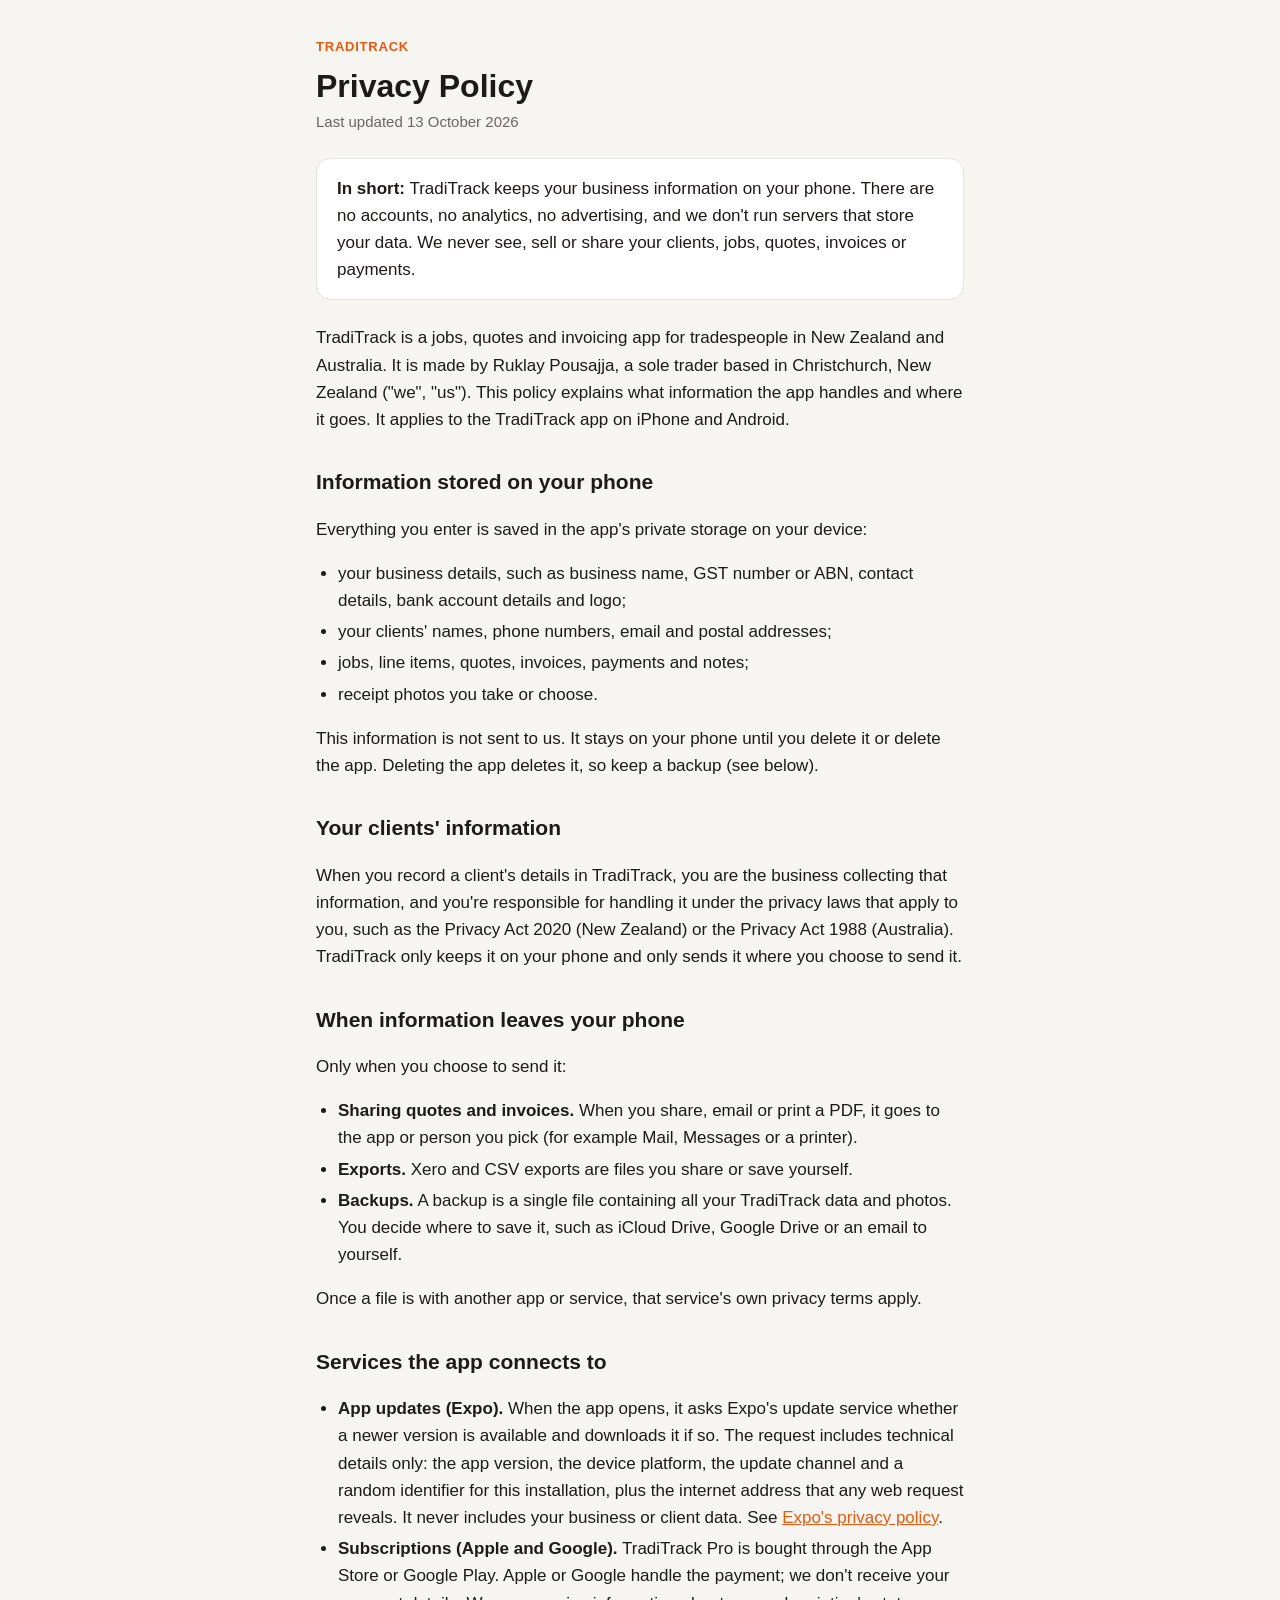
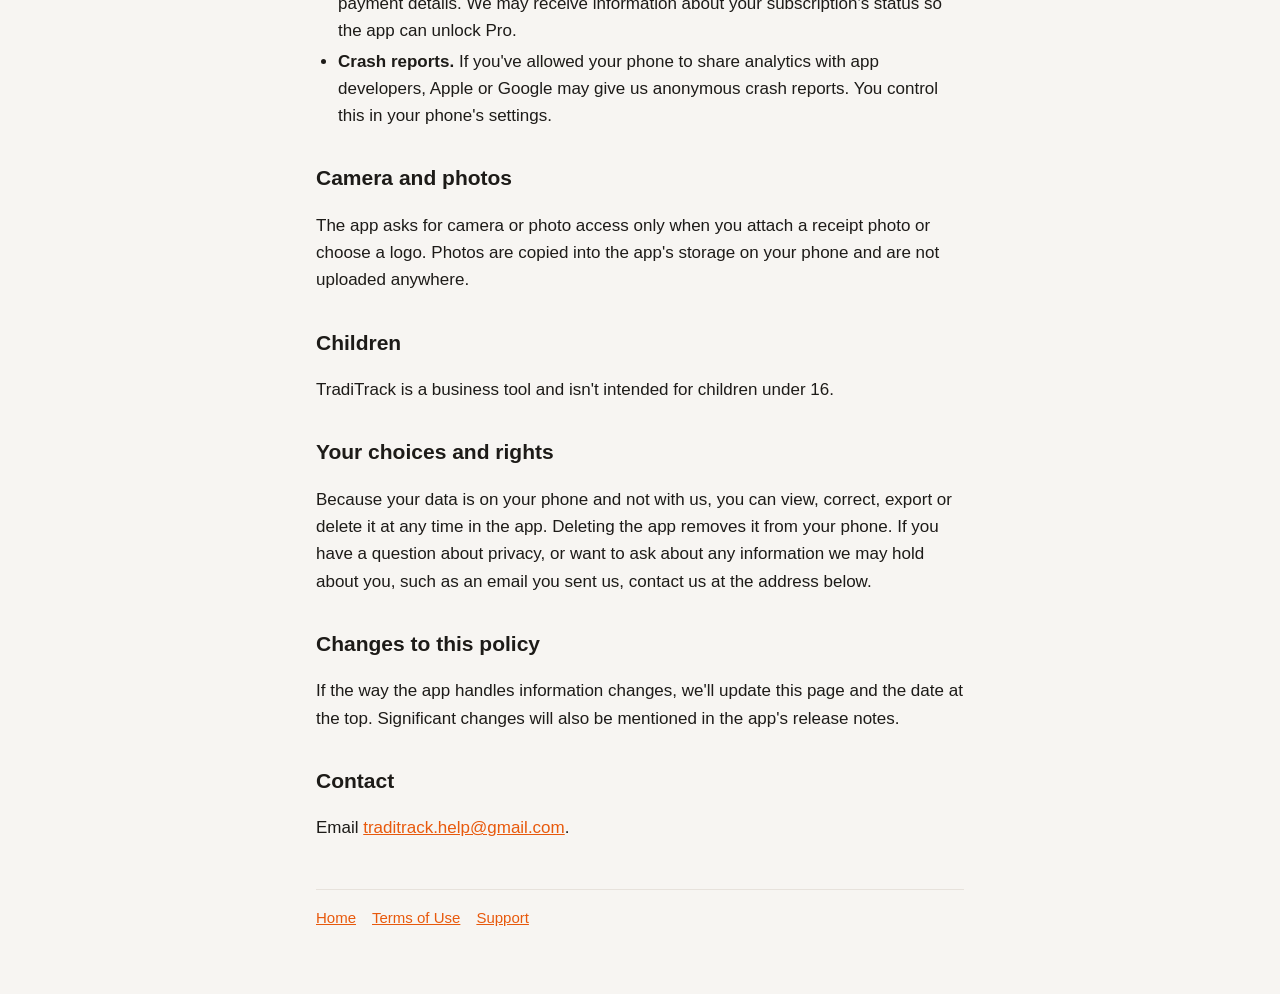
==== privacy.html @ 74e0df96 "Privacy Policy, Terms of Use and support page for TradiTrack Published from TradiTrack-v2/site in th" ====
<!doctype html>
<html lang="en-NZ">
<head>
  <meta charset="utf-8">
  <meta name="viewport" content="width=device-width, initial-scale=1">
  <title>Privacy Policy · TradiTrack</title>
  <meta name="description" content="How TradiTrack handles your information: your business data stays on your phone.">
  <link rel="stylesheet" href="style.css">
</head>
<body>
<main>
  <header>
    <a class="brand" href="./">TradiTrack</a>
    <h1>Privacy Policy</h1>
    <p class="updated">Last updated 13 October 2026</p>
  </header>

  <div class="summary">
    <p><strong>In short:</strong> TradiTrack keeps your business information on your phone. There are no accounts, no analytics, no advertising, and we don't run servers that store your data. We never see, sell or share your clients, jobs, quotes, invoices or payments.</p>
  </div>

  <p>TradiTrack is a jobs, quotes and invoicing app for tradespeople in New Zealand and Australia. It is made by Ruklay Pousajja, a sole trader based in Christchurch, New Zealand ("we", "us"). This policy explains what information the app handles and where it goes. It applies to the TradiTrack app on iPhone and Android.</p>

  <h2>Information stored on your phone</h2>
  <p>Everything you enter is saved in the app's private storage on your device:</p>
  <ul>
    <li>your business details, such as business name, GST number or ABN, contact details, bank account details and logo;</li>
    <li>your clients' names, phone numbers, email and postal addresses;</li>
    <li>jobs, line items, quotes, invoices, payments and notes;</li>
    <li>receipt photos you take or choose.</li>
  </ul>
  <p>This information is not sent to us. It stays on your phone until you delete it or delete the app. Deleting the app deletes it, so keep a backup (see below).</p>

  <h2>Your clients' information</h2>
  <p>When you record a client's details in TradiTrack, you are the business collecting that information, and you're responsible for handling it under the privacy laws that apply to you, such as the Privacy Act 2020 (New Zealand) or the Privacy Act 1988 (Australia). TradiTrack only keeps it on your phone and only sends it where you choose to send it.</p>

  <h2>When information leaves your phone</h2>
  <p>Only when you choose to send it:</p>
  <ul>
    <li><strong>Sharing quotes and invoices.</strong> When you share, email or print a PDF, it goes to the app or person you pick (for example Mail, Messages or a printer).</li>
    <li><strong>Exports.</strong> Xero and CSV exports are files you share or save yourself.</li>
    <li><strong>Backups.</strong> A backup is a single file containing all your TradiTrack data and photos. You decide where to save it, such as iCloud Drive, Google Drive or an email to yourself.</li>
  </ul>
  <p>Once a file is with another app or service, that service's own privacy terms apply.</p>

  <h2>Services the app connects to</h2>
  <ul>
    <li><strong>App updates (Expo).</strong> When the app opens, it asks Expo's update service whether a newer version is available and downloads it if so. The request includes technical details only: the app version, the device platform, the update channel and a random identifier for this installation, plus the internet address that any web request reveals. It never includes your business or client data. See <a href="https://expo.dev/privacy">Expo's privacy policy</a>.</li>
    <li><strong>Subscriptions (Apple and Google).</strong> TradiTrack Pro is bought through the App Store or Google Play. Apple or Google handle the payment; we don't receive your payment details. We may receive information about your subscription's status so the app can unlock Pro.</li>
    <li><strong>Crash reports.</strong> If you've allowed your phone to share analytics with app developers, Apple or Google may give us anonymous crash reports. You control this in your phone's settings.</li>
  </ul>

  <h2>Camera and photos</h2>
  <p>The app asks for camera or photo access only when you attach a receipt photo or choose a logo. Photos are copied into the app's storage on your phone and are not uploaded anywhere.</p>

  <h2>Children</h2>
  <p>TradiTrack is a business tool and isn't intended for children under 16.</p>

  <h2>Your choices and rights</h2>
  <p>Because your data is on your phone and not with us, you can view, correct, export or delete it at any time in the app. Deleting the app removes it from your phone. If you have a question about privacy, or want to ask about any information we may hold about you, such as an email you sent us, contact us at the address below.</p>

  <h2>Changes to this policy</h2>
  <p>If the way the app handles information changes, we'll update this page and the date at the top. Significant changes will also be mentioned in the app's release notes.</p>

  <h2>Contact</h2>
  <p>Email <a href="mailto:traditrack.help@gmail.com">traditrack.help@gmail.com</a>.</p>

  <footer>
    <a href="./">Home</a><a href="terms">Terms of Use</a><a href="mailto:traditrack.help@gmail.com">Support</a>
  </footer>
</main>
</body>
</html>
---- style.css ----
:root {
  --bg: #f7f5f2;
  --surface: #ffffff;
  --text: #1d1b18;
  --muted: #6b6560;
  --line: #e7e2dc;
  --accent: #e8590c;
  color-scheme: light dark;
}
@media (prefers-color-scheme: dark) {
  :root {
    --bg: #000000;
    --surface: #1c1b1a;
    --text: #f5f2ee;
    --muted: #a39d96;
    --line: #2e2c29;
    --accent: #fb7a2e;
  }
}
* { box-sizing: border-box; }
body {
  margin: 0;
  background: var(--bg);
  color: var(--text);
  font: 17px/1.6 -apple-system, BlinkMacSystemFont, "Segoe UI", Roboto, "Helvetica Neue", Arial, sans-serif;
  -webkit-text-size-adjust: 100%;
}
main { max-width: 680px; margin: 0 auto; padding: 32px 16px 64px; }
header { margin-bottom: 24px; }
.brand { color: var(--accent); font-weight: 700; letter-spacing: 0.06em; text-transform: uppercase; font-size: 13px; text-decoration: none; }
h1 { font-size: 32px; line-height: 1.2; margin: 8px 0 4px; }
.updated { color: var(--muted); font-size: 15px; margin: 0; }
.summary { background: var(--surface); border: 1px solid var(--line); border-radius: 14px; padding: 16px 20px; margin: 24px 0; }
.summary p { margin: 0; }
h2 { font-size: 21px; margin: 32px 0 8px; }
ul { padding-left: 22px; }
li { margin: 4px 0; }
a { color: var(--accent); }
footer { margin-top: 48px; padding-top: 16px; border-top: 1px solid var(--line); color: var(--muted); font-size: 15px; }
footer a { margin-right: 16px; }
.cards { display: grid; gap: 12px; margin-top: 24px; }
.card { display: block; background: var(--surface); border: 1px solid var(--line); border-radius: 14px; padding: 16px 20px; color: var(--text); text-decoration: none; }
.card strong { display: block; }
.card span { color: var(--muted); font-size: 15px; }
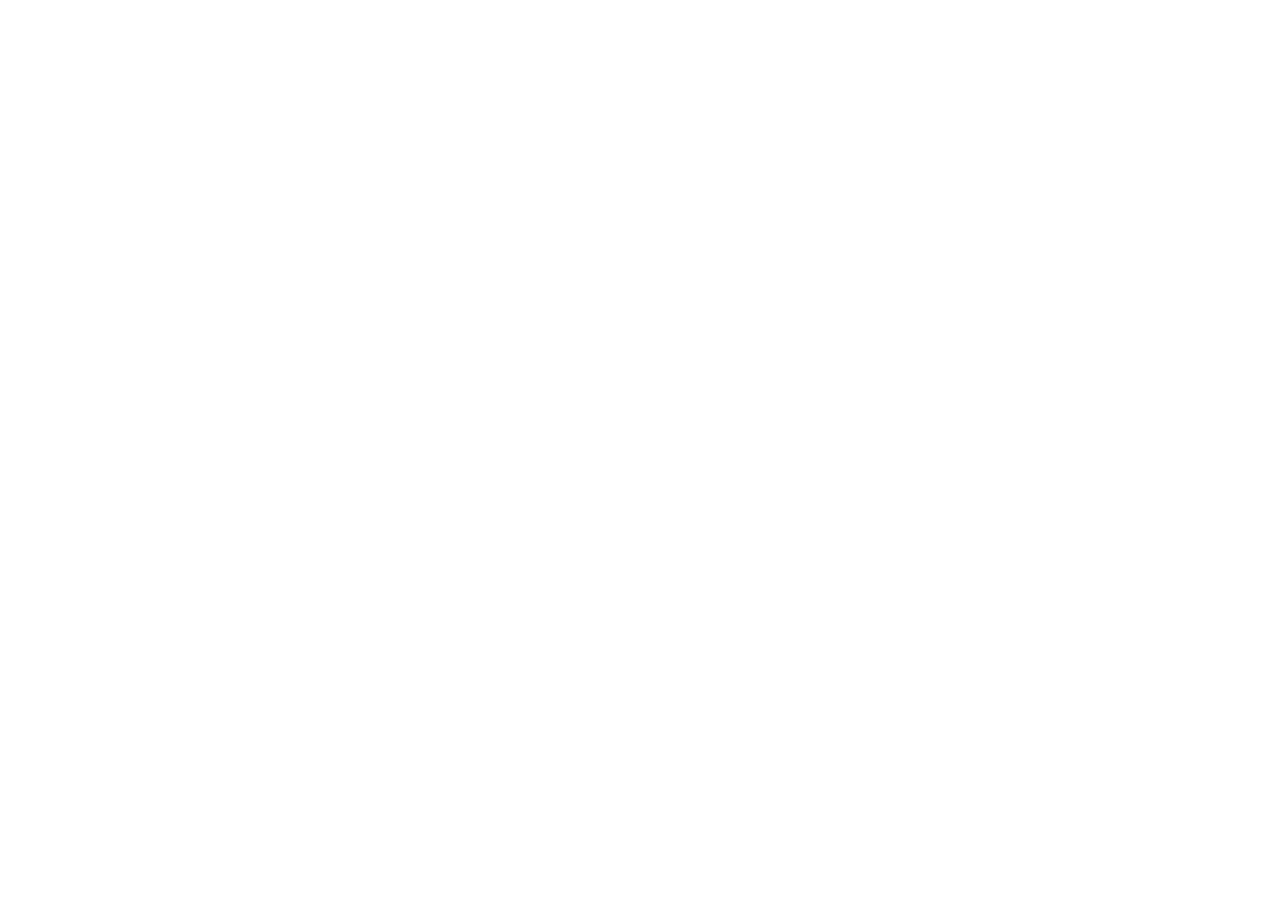
==== commit cb3c9c53: "Redirect to traditrack.app Co-Authored-By: Claude Opus 5.5 <noreply@anthropic.com>" ====
--- a/privacy.html
+++ b/privacy.html
@@ -2,72 +2,11 @@
 <html lang="en-NZ">
 <head>
   <meta charset="utf-8">
-  <meta name="viewport" content="width=device-width, initial-scale=1">
-  <title>Privacy Policy · TradiTrack</title>
-  <meta name="description" content="How TradiTrack handles your information: your business data stays on your phone.">
-  <link rel="stylesheet" href="style.css">
+  <title>TradiTrack has moved</title>
+  <link rel="canonical" href="https://traditrack.app/privacy">
+  <meta http-equiv="refresh" content="0; url=https://traditrack.app/privacy">
 </head>
 <body>
-<main>
-  <header>
-    <a class="brand" href="./">TradiTrack</a>
-    <h1>Privacy Policy</h1>
-    <p class="updated">Last updated 13 October 2026</p>
-  </header>
-
-  <div class="summary">
-    <p><strong>In short:</strong> TradiTrack keeps your business information on your phone. There are no accounts, no analytics, no advertising, and we don't run servers that store your data. We never see, sell or share your clients, jobs, quotes, invoices or payments.</p>
-  </div>
-
-  <p>TradiTrack is a jobs, quotes and invoicing app for tradespeople in New Zealand and Australia. It is made by Ruklay Pousajja, a sole trader based in Christchurch, New Zealand ("we", "us"). This policy explains what information the app handles and where it goes. It applies to the TradiTrack app on iPhone and Android.</p>
-
-  <h2>Information stored on your phone</h2>
-  <p>Everything you enter is saved in the app's private storage on your device:</p>
-  <ul>
-    <li>your business details, such as business name, GST number or ABN, contact details, bank account details and logo;</li>
-    <li>your clients' names, phone numbers, email and postal addresses;</li>
-    <li>jobs, line items, quotes, invoices, payments and notes;</li>
-    <li>receipt photos you take or choose.</li>
-  </ul>
-  <p>This information is not sent to us. It stays on your phone until you delete it or delete the app. Deleting the app deletes it, so keep a backup (see below).</p>
-
-  <h2>Your clients' information</h2>
-  <p>When you record a client's details in TradiTrack, you are the business collecting that information, and you're responsible for handling it under the privacy laws that apply to you, such as the Privacy Act 2020 (New Zealand) or the Privacy Act 1988 (Australia). TradiTrack only keeps it on your phone and only sends it where you choose to send it.</p>
-
-  <h2>When information leaves your phone</h2>
-  <p>Only when you choose to send it:</p>
-  <ul>
-    <li><strong>Sharing quotes and invoices.</strong> When you share, email or print a PDF, it goes to the app or person you pick (for example Mail, Messages or a printer).</li>
-    <li><strong>Exports.</strong> Xero and CSV exports are files you share or save yourself.</li>
-    <li><strong>Backups.</strong> A backup is a single file containing all your TradiTrack data and photos. You decide where to save it, such as iCloud Drive, Google Drive or an email to yourself.</li>
-  </ul>
-  <p>Once a file is with another app or service, that service's own privacy terms apply.</p>
-
-  <h2>Services the app connects to</h2>
-  <ul>
-    <li><strong>App updates (Expo).</strong> When the app opens, it asks Expo's update service whether a newer version is available and downloads it if so. The request includes technical details only: the app version, the device platform, the update channel and a random identifier for this installation, plus the internet address that any web request reveals. It never includes your business or client data. See <a href="https://expo.dev/privacy">Expo's privacy policy</a>.</li>
-    <li><strong>Subscriptions (Apple and Google).</strong> TradiTrack Pro is bought through the App Store or Google Play. Apple or Google handle the payment; we don't receive your payment details. We may receive information about your subscription's status so the app can unlock Pro.</li>
-    <li><strong>Crash reports.</strong> If you've allowed your phone to share analytics with app developers, Apple or Google may give us anonymous crash reports. You control this in your phone's settings.</li>
-  </ul>
-
-  <h2>Camera and photos</h2>
-  <p>The app asks for camera or photo access only when you attach a receipt photo or choose a logo. Photos are copied into the app's storage on your phone and are not uploaded anywhere.</p>
-
-  <h2>Children</h2>
-  <p>TradiTrack is a business tool and isn't intended for children under 16.</p>
-
-  <h2>Your choices and rights</h2>
-  <p>Because your data is on your phone and not with us, you can view, correct, export or delete it at any time in the app. Deleting the app removes it from your phone. If you have a question about privacy, or want to ask about any information we may hold about you, such as an email you sent us, contact us at the address below.</p>
-
-  <h2>Changes to this policy</h2>
-  <p>If the way the app handles information changes, we'll update this page and the date at the top. Significant changes will also be mentioned in the app's release notes.</p>
-
-  <h2>Contact</h2>
-  <p>Email <a href="mailto:traditrack.help@gmail.com">traditrack.help@gmail.com</a>.</p>
-
-  <footer>
-    <a href="./">Home</a><a href="terms">Terms of Use</a><a href="mailto:traditrack.help@gmail.com">Support</a>
-  </footer>
-</main>
+  <p>This page has moved to <a href="https://traditrack.app/privacy">traditrack.app/privacy</a>.</p>
 </body>
 </html>
